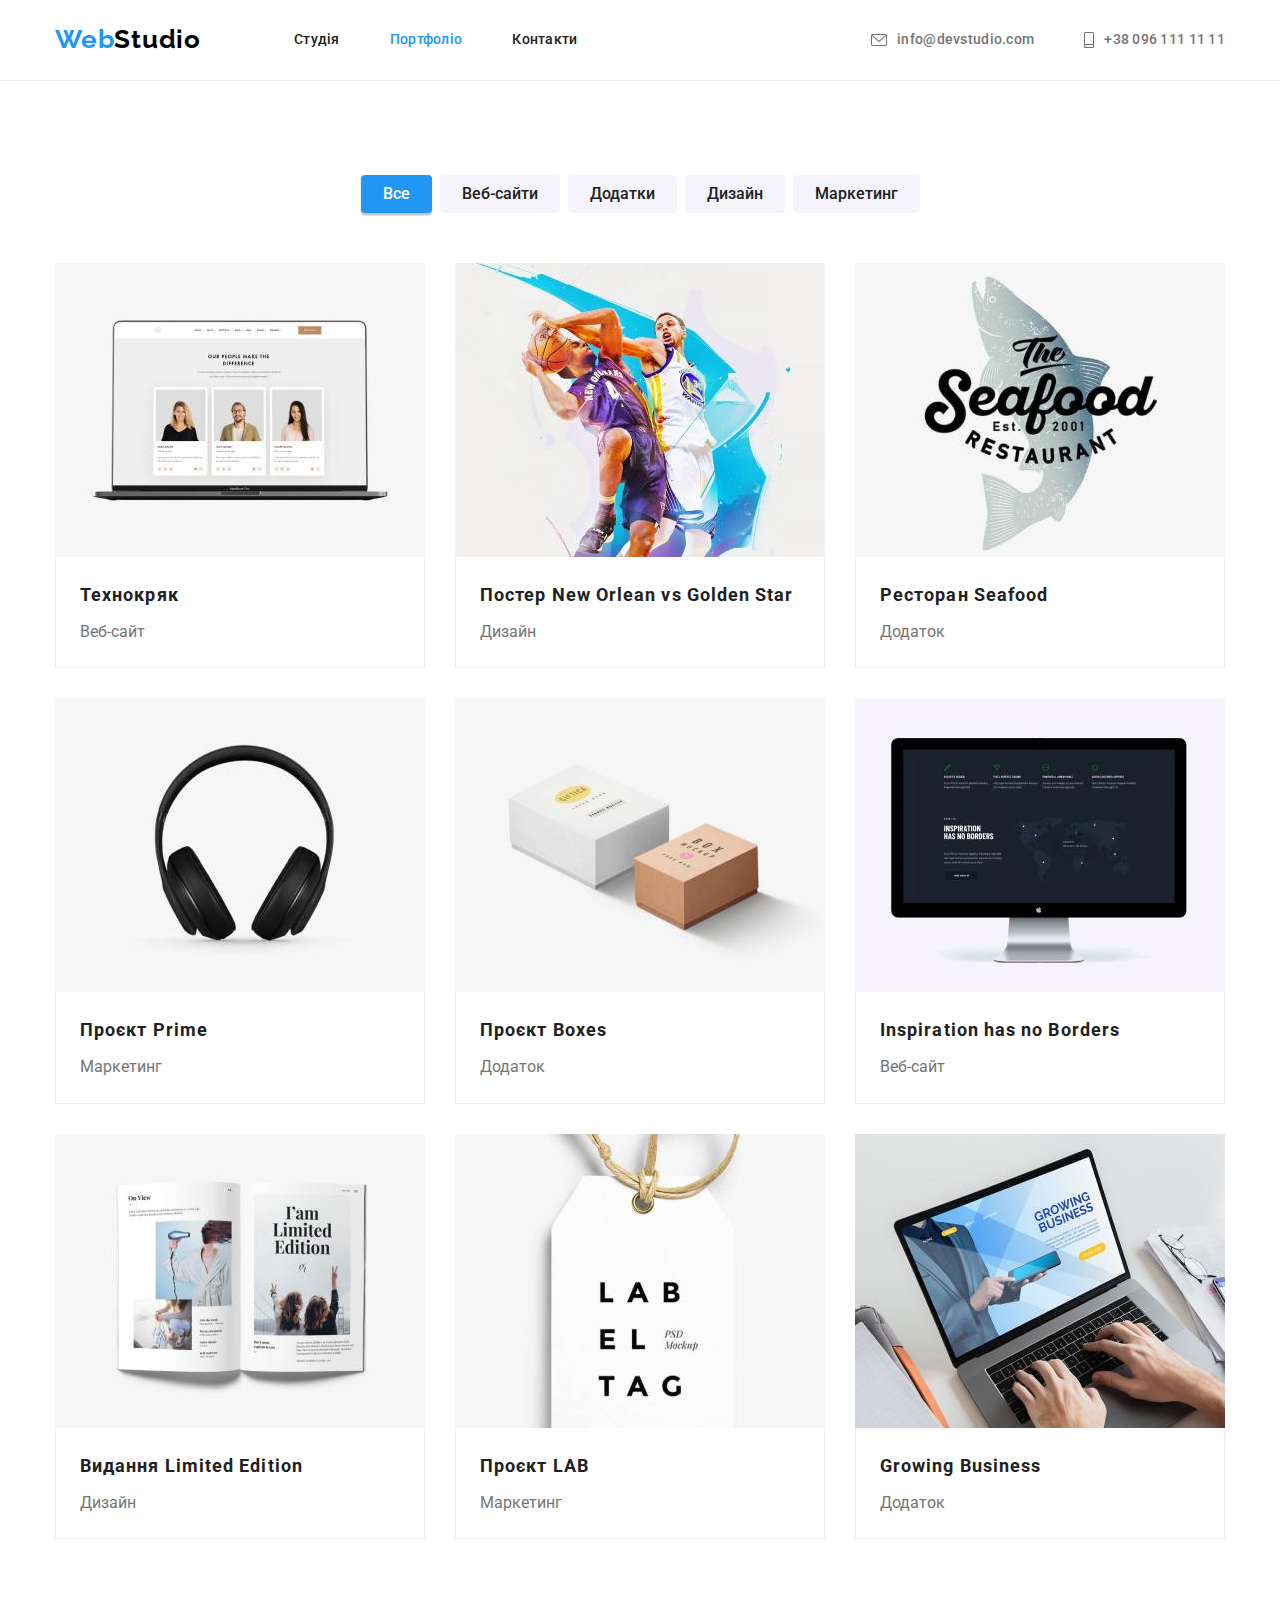
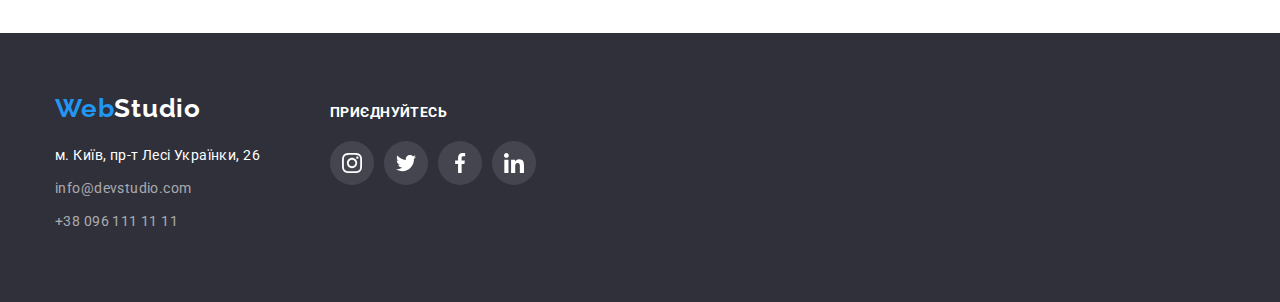
==== portfolio.html @ 6645aae7 "create html+css" ====
<!DOCTYPE html>
<html lang="ru">
  <head>
    <meta charset="UTF-8" />
    <meta http-equiv="X-UA-Compatible" content="IE=edge" />
    <meta name="viewport" content="width=device-width, initial-scale=1.0" />
    <title>Веб студия</title>
    <link rel="preconnect" href="https://fonts.googleapis.com" />
    <link rel="preconnect" href="https://fonts.gstatic.com" crossorigin />
    <link
      href="https://fonts.googleapis.com/css2?family=Raleway:wght@700&family=Roboto:wght@400;500;700;900&display=swap"
      rel="stylesheet"
    />
    <link
      rel="stylesheet"
      href="https://cdnjs.cloudflare.com/ajax/libs/modern-normalize/1.0.0/modern-normalize.min.css"
    />
    <link rel="stylesheet" href="css/styles.css" />
  </head>
  <body>
    <header class="header">
      <div class="header-box container">
        <nav class="header-nav">
          <a class="header-logo link" href="./index.html" lang="en"
            ><span class="logo-text">Web</span>Studio</a
          >
          <ul class="nav-list list">
            <li class="nav-item">
              <a class="nav-link link" href="./index.html">Студія</a>
            </li>
            <li class="nav-item">
              <a class="nav-link current link" href="./portfolio.html">Портфоліо</a>
            </li>
            <li class="nav-item"><a class="nav-link link" href="#">Контакти</a></li>
          </ul>
        </nav>
        <ul class="header-list list">
          <li class="header-item">
            <a class="header-link link" href="mailto:info@devstudio.com">
              <svg class="header-icon" width="16" height="12">
                <use href="./images/icons_sprite.svg#mail"></use></svg
              >info@devstudio.com</a
            >
          </li>
          <li class="header-item">
            <a class="header-link link" href="tel:+380961111111"
              ><svg class="header-icon" width="10" height="16">
                <use href="./images/icons_sprite.svg#phone"></use></svg
              >+38 096 111 11 11</a
            >
          </li>
        </ul>
      </div>
    </header>

    <main>
      <section class="portfolio section">
        <div class="container">
          <h2 class="visually-hidden">Портфоліо</h2>
          <ul class="portfolio-btn-list list">
            <li class="btn-item">
              <button class="portfolio-btn current-btn" type="button">Все</button>
            </li>
            <li class="btn-item"><button class="portfolio-btn" type="button">Веб-сайти</button></li>
            <li class="btn-item">
              <button class="portfolio-btn" type="button">Додатки</button>
            </li>
            <li class="btn-item"><button class="portfolio-btn" type="button">Дизайн</button></li>
            <li class="btn-item"><button class="portfolio-btn" type="button">Маркетинг</button></li>
          </ul>

          <ul class="portfolio-card-list list">
            <li class="portfolio-item">
              <a class="portfolio-link link" href="">
                <img
                  class="portfolio-img"
                  src="./images/project1.jpg"
                  alt="Веб-сайт Технокряк"
                  width="370"
                  height="294"
                />
                <div class="portfolio-wrap">
                  <h3 class="portfolio-title">Технокряк</h3>
                  <p class="portfolio-text">Веб-сайт</p>
                </div>
              </a>
            </li>
            <li class="portfolio-item">
              <a class="portfolio-link link" href="">
                <img
                  class="portfolio-img"
                  src="./images/project2.jpg"
                  alt="Постер New Orlean vs Golden Star"
                  width="370"
                  height="294"
                />
                <div class="portfolio-wrap">
                  <h3 class="portfolio-title">
                    Постер <span lang="en">New Orlean vs Golden Star</span>
                  </h3>
                  <p class="portfolio-text">Дизайн</p>
                </div>
              </a>
            </li>
            <li class="portfolio-item">
              <a class="portfolio-link link" href="">
                <img
                  class="portfolio-img"
                  src="./images/project3.jpg"
                  alt="Додаток ресторану Seafood"
                  width="370"
                  height="294"
                />
                <div class="portfolio-wrap">
                  <h3 class="portfolio-title">Ресторан <span lang="en">Seafood</span></h3>
                  <p class="portfolio-text">Додаток</p>
                </div>
              </a>
            </li>
            <li class="portfolio-item">
              <a class="portfolio-link link" href="">
                <img
                  class="portfolio-img"
                  src="./images/project4.jpg"
                  alt="Проєкт Prime"
                  width="370"
                  height="294"
                />
                <div class="portfolio-wrap">
                  <h3 class="portfolio-title">Проєкт <span lang="en">Prime</span></h3>
                  <p class="portfolio-text">Маркетинг</p>
                </div>
              </a>
            </li>
            <li class="portfolio-item">
              <a class="portfolio-link link" href="">
                <img
                  class="portfolio-img"
                  src="./images/project5.jpg"
                  alt="Проєкт Boxes"
                  width="370"
                  height="294"
                />
                <div class="portfolio-wrap">
                  <h3 class="portfolio-title">Проєкт <span lang="en">Boxes</span></h3>
                  <p class="portfolio-text">Додаток</p>
                </div>
              </a>
            </li>
            <li class="portfolio-item">
              <a class="portfolio-link link" href="">
                <img
                  class="portfolio-img"
                  src="./images/project6.jpg"
                  alt="Веб-сайт Inspiration has no Borders"
                  width="370"
                  height="294"
                />
                <div class="portfolio-wrap">
                  <h3 class="portfolio-title" lang="en">Inspiration has no Borders</h3>
                  <p class="portfolio-text">Веб-сайт</p>
                </div>
              </a>
            </li>
            <li class="portfolio-item">
              <a class="portfolio-link link" href="">
                <img
                  class="portfolio-img"
                  src="./images/project7.jpg"
                  alt="Видання Limited Edition"
                  width="370"
                  height="294"
                />
                <div class="portfolio-wrap">
                  <h3 class="portfolio-title">Видання <span lang="en">Limited Edition</span></h3>
                  <p class="portfolio-text">Дизайн</p>
                </div>
              </a>
            </li>
            <li class="portfolio-item">
              <a class="portfolio-link link" href="">
                <img
                  class="portfolio-img"
                  src="./images/project8.jpg"
                  alt="Проєкт LAB"
                  width="370"
                  height="294"
                />
                <div class="portfolio-wrap">
                  <h3 class="portfolio-title">Проєкт <span lang="en">LAB</span></h3>
                  <p class="portfolio-text">Маркетинг</p>
                </div>
              </a>
            </li>
            <li class="portfolio-item">
              <a class="portfolio-link link" href="">
                <img
                  class="portfolio-img"
                  src="./images/project9.jpg"
                  alt="Додаток Growing Business"
                  width="370"
                  height="294"
                />
                <div class="portfolio-wrap">
                  <h3 class="portfolio-title" lang="en">Growing Business</h3>
                  <p class="portfolio-text">Додаток</p>
                </div>
              </a>
            </li>
          </ul>
        </div>
      </section>
    </main>

    <footer class="footer">
      <div class="container">
        <div class="footer-box-info">
          <a class="footer-logo link" href="./index.html" lang="en"
            ><span class="logo-text">Web</span>Studio</a
          >
          <address class="address">
            <ul class="address-list list">
              <li class="address-item">
                <a
                  class="address-link link"
                  href="https://goo.gl/maps/3rtRQ8NqnFvh8g3G8"
                  target="_blank"
                  rel="noopener nofollow noreferrer"
                  >м. Київ, пр-т Лесі Українки, 26</a
                >
              </li>
              <li class="address-item">
                <a class="footer-link link" href="mailto:info@devstudio.com">info@devstudio.com</a>
              </li>
              <li class="address-item">
                <a class="footer-link link" href="tel:+380961111111">+38 096 111 11 11</a>
              </li>
            </ul>
          </address>
        </div>
        <div class="footer-box-soc">
          <b class="footer-text">Приєднуйтесь</b>
          <ul class="footer-soc-list list">
            <li class="footer-soc-item">
              <a
                href="https://www.instagram.com/"
                class="footer-soc-link link"
                target="_blank"
                rel="noopener nofollow noreferrer"
                aria-label="Instagram"
              >
                <svg class="footer-icon" width="20" height="20">
                  <use href="./images/icons_sprite.svg#instagram"></use>
                </svg>
              </a>
            </li>
            <li class="footer-soc-item">
              <a
                href="https://twitter.com/"
                class="footer-soc-link link"
                target="_blank"
                rel="noopener nofollow noreferrer"
                aria-label="Twitter"
              >
                <svg class="footer-icon" width="20" height="20">
                  <use href="./images/icons_sprite.svg#twitter"></use>
                </svg>
              </a>
            </li>
            <li class="footer-soc-item">
              <a
                href="https://www.facebook.com/"
                class="footer-soc-link link"
                target="_blank"
                rel="noopener nofollow noreferrer"
                aria-label="Facebook"
              >
                <svg class="footer-icon" width="20" height="20">
                  <use href="./images/icons_sprite.svg#facebook"></use>
                </svg>
              </a>
            </li>
            <li class="footer-soc-item">
              <a
                href="https://ua.linkedin.com/"
                class="footer-soc-link link"
                target="_blank"
                rel="noopener nofollow noreferrer"
                aria-label="Linkedin"
              >
                <svg class="footer-icon" width="20" height="20">
                  <use href="./images/icons_sprite.svg#linkedin"></use>
                </svg>
              </a>
            </li>
          </ul>
        </div>
      </div>
    </footer>
  </body>
</html>
---- css/styles.css ----
:root {
  --primary-color-text: #757575;
  --secondary-color-text: #212121;
  --accent-color: #2196f3;
  --hero-color-text: #ffffff;
  --header-logo-text: #000000;
  --footer-text: rgba(255, 255, 255, 0.6);
  --primary-bgc: #ffffff;
  --secondary-bgc: #2f303a;
  --button-bgc-focus: #188ce8;
  --button-bgc: #f5f4fa;
  --border-color: #eeeeee;
  --header-border-color: #ececec;
  --bgc-icons: #f5f4fa;
  --color-soc: #afb1b8;
  --color-gradient: rgba(47, 48, 58, 0.4);
}

/* ---------------------general selector------------------ */

body {
  font-family: 'Roboto', sans-serif;
  color: var(--primary-color-text);
  background-color: var(--primary-bgc);
}

h1,
h2,
h3,
h4,
h5,
h5,
p {
  margin: 0;
}

img {
  display: block;
  max-width: 100%;
  height: auto;
}

.list {
  list-style: none;
  margin: 0;
  padding: 0;
}

.link {
  text-decoration: none;
}

.container {
  width: 1200px;
  margin: 0 auto;
  padding: 0 15px;
}

.section {
  padding: 94px 0;
}

/* ---------------------------index---------------- */

/* ---------------------------Header----------------*/

.header {
  border-bottom: 1px solid var(--header-border-color);
}

.header-box {
  display: flex;
  align-items: center;
}

.header-nav {
  display: flex;
  align-items: center;
}

.header-logo {
  padding-top: 24px;
  padding-bottom: 25px;
  margin-right: 93px;

  font-family: 'Raleway', sans-serif;
  font-weight: 700;
  font-size: 26px;
  line-height: 1.2;
  letter-spacing: 0.03em;

  color: var(--header-logo-text);
}

.logo-text {
  color: var(--accent-color);
}

.nav-list {
  display: flex;
}

.nav-item:not(:last-child),
.header-item:not(:last-child) {
  margin-right: 50px;
}

.nav-link {
  display: block;
  padding-top: 32px;
  padding-bottom: 32px;

  font-weight: 500;
  font-size: 14px;
  line-height: 1.1;
  letter-spacing: 0.02em;

  color: var(--secondary-color-text);
}

.header-list {
  display: flex;
  margin-left: auto;
}

.header-link {
  display: flex;
  align-items: center;
  padding-top: 32px;
  padding-bottom: 32px;

  font-weight: 500;
  font-size: 14px;
  line-height: 1.1;
  letter-spacing: 0.02em;
  color: var(--primary-color-text);
}

.header-icon {
  margin-right: 10px;
  fill: currentColor;
}

.nav-link:focus,
.nav-link:hover,
.current,
.header-link:focus,
.header-link:hover,
.footer-link:focus,
.footer-link:hover,
.address-link:focus,
.address-link:hover {
  color: var(--accent-color);
  fill: var(--accent-color);
}

/* --------------------------main-------------------- */

/* ----------------------section hero----------------- */

.hero {
  max-width: 1600px;
  height: 600px;
  margin-left: auto;
  margin-right: auto;
  padding: 200px 0;
  text-align: center;

  background-color: var(--secondary-bgc);
  background-image: linear-gradient(var(--color-gradient), var(--color-gradient)),
    url(../images/hero_backgroung.jpg);
  background-repeat: no-repeat;
  background-position: center;
  background-size: cover;
}

.hero-title {
  display: block;
  margin: 0 auto 30px;
  width: 696px;

  font-weight: 900;
  font-size: 44px;
  line-height: 1.4;
  letter-spacing: 0.06em;
  text-transform: uppercase;

  color: var(--hero-color-text);
}

.hero-button {
  padding: 10px 32px;

  font-family: inherit;
  font-weight: 700;
  font-size: 16px;
  line-height: 1.9;
  letter-spacing: 0.06em;

  color: var(--hero-color-text);
  background-color: var(--accent-color);
  box-shadow: 0px 4px 4px rgba(0, 0, 0, 0.15);
  border-radius: 4px;
  border: none;
  cursor: pointer;
}
.hero-button:hover,
.hero-button:focus {
  background-color: var(--button-bgc-focus);
}

/* --------------------section features ------------------*/

.visually-hidden {
  position: absolute;
  width: 1px;
  height: 1px;
  margin: -1px;
  border: 0;
  padding: 0;
  white-space: nowrap;
  clip-path: inset(100%);
  clip: rect(0 0 0 0);
  overflow: hidden;
}

.features-list {
  display: flex;
  width: 100%;
}

.features-item {
  flex-basis: calc((100% - 3 * 30px) / 4);
}

.features-item:not(:last-child) {
  margin-right: 30px;
}

.fearutes-icon-box {
  padding: 25px 100px;
  margin-bottom: 30px;

  background-color: var(--bgc-icons);
  border-radius: 4px;
}

.features-title {
  margin: 0 0 10px 0;

  font-size: 14px;
  line-height: 1.1;
  letter-spacing: 0.03em;
  text-transform: uppercase;

  color: var(--secondary-color-text);
}

.features-text {
  font-size: 14px;
  line-height: 1.7;
  letter-spacing: 0.03em;
}

/* -------------------------section works------------------ */

.works.section {
  padding-top: 0;
}

.works-title {
  margin: 0 0 50px 0;

  font-size: 36px;
  line-height: 1.2;
  text-align: center;
  letter-spacing: 0.03em;

  color: var(--secondary-color-text);
}

.works-list {
  display: flex;
  column-gap: 30px;
}

/* -------------------------section team-------------------- */

.team {
  background-color: #f5f4fa;
}

.team-title {
  margin: 0 0 50px 0;

  font-size: 36px;
  line-height: 1.2;
  text-align: center;
  letter-spacing: 0.03em;

  color: var(--secondary-color-text);
}

.team-list {
  display: flex;
  width: 100%;
  gap: 30px;
}

.team-item {
  flex-basis: calc((100% - 3 * 30px) / 4);
  height: 428px;

  text-align: center;
  box-shadow: 0px 1px 3px rgba(0, 0, 0, 0.12), 0px 1px 1px rgba(0, 0, 0, 0.14),
    0px 2px 1px rgba(0, 0, 0, 0.2);
  border-radius: 0px 0px 4px 4px;

  background-color: var(--primary-bgc);
}

.team-box {
  padding-top: 30px;
  padding-bottom: 30px;
}

.card-title {
  margin-bottom: 10px;

  font-weight: 500;
  font-size: 16px;
  line-height: 1.2;
  letter-spacing: 0.03em;

  color: var(--secondary-color-text);
}

.card-text {
  margin-bottom: 16px;
  font-size: 16px;
  line-height: 1.2;
  letter-spacing: 0.03em;
}

.soc-list {
  display: flex;
  justify-content: center;
  gap: 10px;
}

.soc-item {
  width: 44px;
  height: 44px;
}

.soc-link {
  display: flex;
  justify-content: center;
  align-items: center;
  width: 100%;
  height: 100%;
  border-radius: 50%;
  color: var(--color-soc);
}

.soc-icon {
  fill: currentColor;
}

.soc-link:hover,
.soc-link:focus {
  background-color: var(--accent-color);
  color: var(--hero-color-text);
}

/* -------------------------section clients------------------ */

.clients-title {
  margin-bottom: 50px;

  font-weight: 700;
  font-size: 36px;
  line-height: 1.17;
  text-align: center;
  letter-spacing: 0.03em;

  color: var(--secondary-color-text);
}

.clients-list {
  display: flex;
  justify-content: center;
  gap: 30px;
}

.clients-item {
  width: 170px;
  height: 92px;
}

.clients-link {
  display: flex;
  justify-content: center;
  align-items: center;
  width: 100%;
  height: 100%;
  color: var(--color-soc);
  border: 1px solid var(--color-soc);
  border-radius: 4px;
}

.clients-icon {
  fill: currentColor;
}

.clients-link:hover,
.clients-link:focus {
  color: var(--accent-color);
  border: 1px solid var(--accent-color);
}

/*------------------------------Footer---------------------*/

.footer {
  padding-top: 60px;
  padding-bottom: 60px;
  background-color: var(--secondary-bgc);
}

.footer > .container {
  display: flex;
  align-items: baseline;
}

.footer-box-info {
  margin-right: 70px;
}

.footer-logo {
  display: inline-block;
  margin-bottom: 20px;

  font-family: 'Raleway', sans-serif;
  font-weight: 700;
  font-size: 26px;
  line-height: 1.2;
  letter-spacing: 0.03em;

  color: var(--hero-color-text);
}

.address {
  font-style: normal;
  font-size: 14px;
  line-height: 1.7;
  letter-spacing: 0.03em;
}

.address-link {
  display: inline-block;
  margin: 0 0 9px 0;

  color: var(--hero-color-text);
}

.footer-link {
  display: inline-block;
  margin: 0 0 9px 0;

  color: var(--footer-text);
}

.footer-text {
  display: inline-block;
  margin-bottom: 20px;

  font-weight: 700;
  font-size: 14px;
  line-height: 1.14;
  letter-spacing: 0.03em;
  text-transform: uppercase;

  color: var(--hero-color-text);
}

.footer-soc-list {
  display: flex;
  justify-content: center;
  gap: 10px;
}

.footer-soc-item {
  width: 44px;
  height: 44px;
}

.footer-soc-link {
  display: flex;
  justify-content: center;
  align-items: center;
  width: 100%;
  height: 100%;
  border-radius: 50%;

  background-color: rgba(255, 255, 255, 0.1);
  color: #ffffff;
}

.footer-icon {
  fill: currentColor;
}

.footer-soc-link:hover,
.footer-soc-link:focus {
  background-color: var(--accent-color);
}

/* --------------------portfolio.html------------------ */

/* --------------------section portfolio------------- */

.portfolio-btn-list {
  display: flex;
  justify-content: center;
  margin-bottom: 50px;
}

.btn-item:not(:last-child) {
  margin-right: 8px;
}

.portfolio-btn {
  padding: 6px 22px;

  font-family: inherit;
  font-weight: 500;
  font-size: 16px;
  line-height: 1.6;
  border-radius: 4px;
  border: none;

  color: var(--secondary-color-text);
  background-color: var(--button-bgc);
  cursor: pointer;
}

.portfolio-btn:focus,
.portfolio-btn:hover,
.current-btn {
  color: var(--hero-color-text);
  background-color: var(--accent-color);
  box-shadow: 0px 3px 1px rgba(0, 0, 0, 0.1), 0px 1px 2px rgba(0, 0, 0, 0.08),
    0px 2px 2px rgba(0, 0, 0, 0.12);
}

.portfolio-card-list {
  display: flex;
  flex-wrap: wrap;
  width: 100%;
  gap: 30px;
}

.portfolio-item {
  flex-basis: calc((100% - 2 * 30px) / 3);
}

.portfolio-link {
  display: block;
}

.portfolio-link:focus,
.portfolio-link:hover {
  box-shadow: 0px 1px 1px rgba(0, 0, 0, 0.12), 0px 4px 4px rgba(0, 0, 0, 0.06),
    1px 4px 6px rgba(0, 0, 0, 0.16);
}

.portfolio-wrap {
  padding: 20px 24px;
  border-bottom: 1px solid var(--border-color);
  border-right: 1px solid var(--border-color);
  border-left: 1px solid var(--border-color);
}

.portfolio-title {
  margin-bottom: 4px;

  font-weight: 700;
  font-size: 18px;
  line-height: 2;
  letter-spacing: 0.06em;

  color: var(--secondary-color-text);
}

.portfolio-text {
  font-weight: 400;
  font-size: 16px;
  line-height: 1.9;

  color: var(--primary-color-text);
}
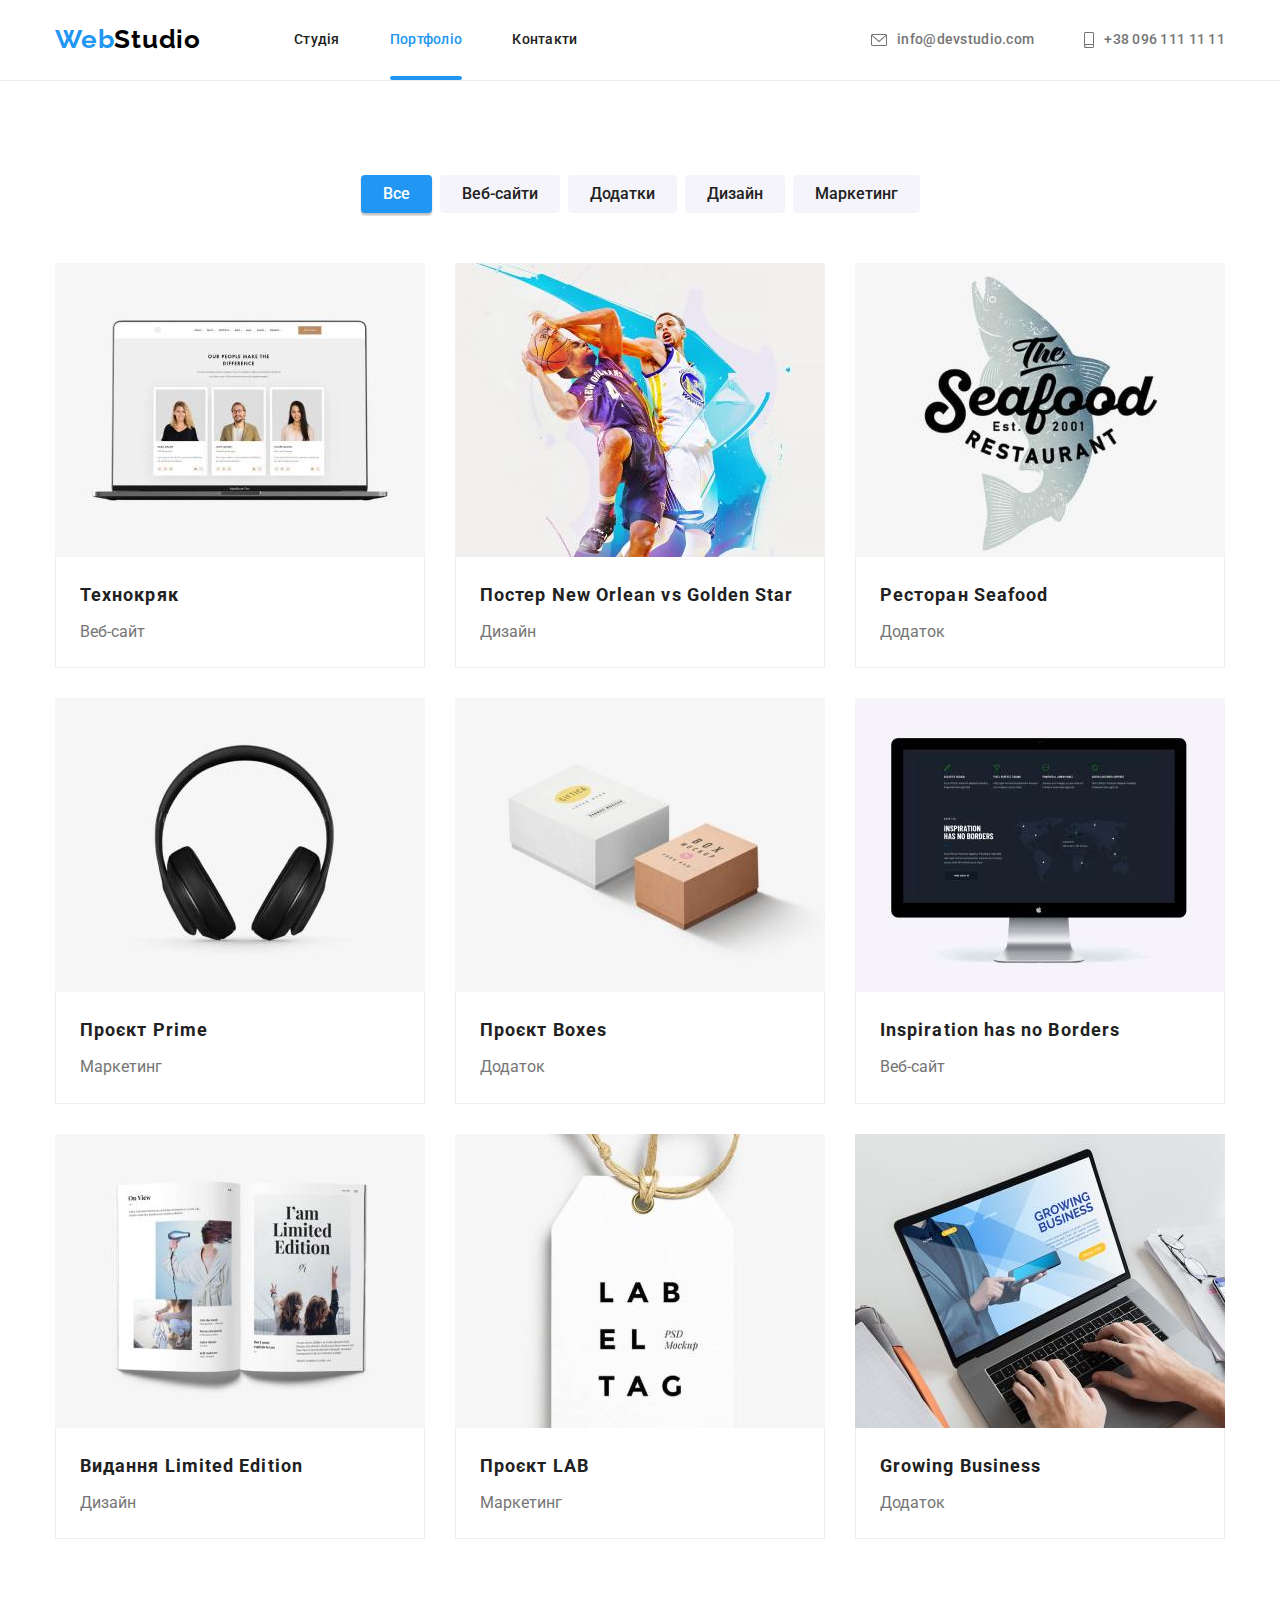
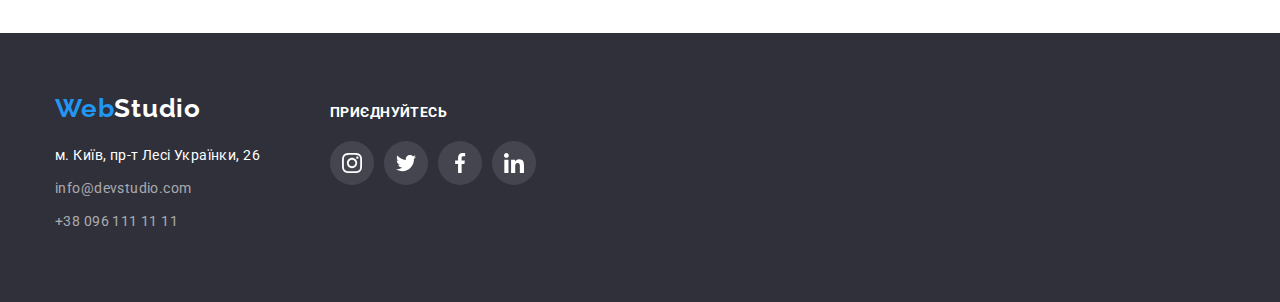
==== commit 1b26eed6: "add animation" ====
--- a/portfolio.html
+++ b/portfolio.html
@@ -72,6 +72,7 @@
           <ul class="portfolio-card-list list">
             <li class="portfolio-item">
               <a class="portfolio-link link" href="">
+                <div class="portfolio-thumb">
                 <img
                   class="portfolio-img"
                   src="./images/project1.jpg"
@@ -79,6 +80,8 @@
                   width="370"
                   height="294"
                 />
+                <p class="portfolio-action">Ресурс пропонує комплексні пропозиції з різним рівнем функціоналу та сервісів. Все це дозволить відвідувачу отримати вичерпні відомості про компанію чи приватну особу.</p>
+                </div>
                 <div class="portfolio-wrap">
                   <h3 class="portfolio-title">Технокряк</h3>
                   <p class="portfolio-text">Веб-сайт</p>
@@ -87,6 +90,7 @@
             </li>
             <li class="portfolio-item">
               <a class="portfolio-link link" href="">
+                <div class="portfolio-thumb">
                 <img
                   class="portfolio-img"
                   src="./images/project2.jpg"
@@ -94,6 +98,8 @@
                   width="370"
                   height="294"
                 />
+                <p class="portfolio-action">Lorem ipsum dolor sit amet consectetur adipisicing elit. Ex, assumenda.</p>
+                </div>
                 <div class="portfolio-wrap">
                   <h3 class="portfolio-title">
                     Постер <span lang="en">New Orlean vs Golden Star</span>
@@ -104,6 +110,7 @@
             </li>
             <li class="portfolio-item">
               <a class="portfolio-link link" href="">
+                <div class="portfolio-thumb">
                 <img
                   class="portfolio-img"
                   src="./images/project3.jpg"
@@ -111,6 +118,8 @@
                   width="370"
                   height="294"
                 />
+                <p class="portfolio-action">Lorem ipsum dolor sit amet consectetur adipisicing elit. Ex, assumenda.</p>
+                </div>
                 <div class="portfolio-wrap">
                   <h3 class="portfolio-title">Ресторан <span lang="en">Seafood</span></h3>
                   <p class="portfolio-text">Додаток</p>
@@ -119,6 +128,7 @@
             </li>
             <li class="portfolio-item">
               <a class="portfolio-link link" href="">
+                <div class="portfolio-thumb">
                 <img
                   class="portfolio-img"
                   src="./images/project4.jpg"
@@ -126,6 +136,8 @@
                   width="370"
                   height="294"
                 />
+                <p class="portfolio-action">Lorem ipsum dolor sit amet consectetur adipisicing elit. Ex, assumenda.</p>
+                </div>
                 <div class="portfolio-wrap">
                   <h3 class="portfolio-title">Проєкт <span lang="en">Prime</span></h3>
                   <p class="portfolio-text">Маркетинг</p>
@@ -134,6 +146,7 @@
             </li>
             <li class="portfolio-item">
               <a class="portfolio-link link" href="">
+                <div class="portfolio-thumb">
                 <img
                   class="portfolio-img"
                   src="./images/project5.jpg"
@@ -141,6 +154,8 @@
                   width="370"
                   height="294"
                 />
+                <p class="portfolio-action">Lorem ipsum dolor sit amet consectetur adipisicing elit. Ex, assumenda.</p>
+                </div>
                 <div class="portfolio-wrap">
                   <h3 class="portfolio-title">Проєкт <span lang="en">Boxes</span></h3>
                   <p class="portfolio-text">Додаток</p>
@@ -149,6 +164,7 @@
             </li>
             <li class="portfolio-item">
               <a class="portfolio-link link" href="">
+                <div class="portfolio-thumb">
                 <img
                   class="portfolio-img"
                   src="./images/project6.jpg"
@@ -156,6 +172,8 @@
                   width="370"
                   height="294"
                 />
+                <p class="portfolio-action">Lorem ipsum dolor sit amet consectetur adipisicing elit. Ex, assumenda.</p>
+                </div>
                 <div class="portfolio-wrap">
                   <h3 class="portfolio-title" lang="en">Inspiration has no Borders</h3>
                   <p class="portfolio-text">Веб-сайт</p>
@@ -164,6 +182,7 @@
             </li>
             <li class="portfolio-item">
               <a class="portfolio-link link" href="">
+                <div class="portfolio-thumb">
                 <img
                   class="portfolio-img"
                   src="./images/project7.jpg"
@@ -171,6 +190,8 @@
                   width="370"
                   height="294"
                 />
+                <p class="portfolio-action">Lorem ipsum dolor sit amet consectetur adipisicing elit. Ex, assumenda.</p>
+                </div>
                 <div class="portfolio-wrap">
                   <h3 class="portfolio-title">Видання <span lang="en">Limited Edition</span></h3>
                   <p class="portfolio-text">Дизайн</p>
@@ -179,6 +200,7 @@
             </li>
             <li class="portfolio-item">
               <a class="portfolio-link link" href="">
+                <div class="portfolio-thumb">
                 <img
                   class="portfolio-img"
                   src="./images/project8.jpg"
@@ -186,6 +208,8 @@
                   width="370"
                   height="294"
                 />
+                <p class="portfolio-action">Lorem ipsum dolor sit amet consectetur adipisicing elit. Ex, assumenda.</p>
+                </div>
                 <div class="portfolio-wrap">
                   <h3 class="portfolio-title">Проєкт <span lang="en">LAB</span></h3>
                   <p class="portfolio-text">Маркетинг</p>
@@ -194,6 +218,7 @@
             </li>
             <li class="portfolio-item">
               <a class="portfolio-link link" href="">
+                <div class="portfolio-thumb">
                 <img
                   class="portfolio-img"
                   src="./images/project9.jpg"
@@ -201,6 +226,8 @@
                   width="370"
                   height="294"
                 />
+                <p class="portfolio-action">Lorem ipsum dolor sit amet consectetur adipisicing elit. Ex, assumenda.</p>
+                </div>
                 <div class="portfolio-wrap">
                   <h3 class="portfolio-title" lang="en">Growing Business</h3>
                   <p class="portfolio-text">Додаток</p>
--- a/css/styles.css
+++ b/css/styles.css
@@ -134,11 +134,47 @@
   line-height: 1.1;
   letter-spacing: 0.02em;
   color: var(--primary-color-text);
+
+  transition: color 250ms cubic-bezier(0.4, 0, 0.2, 1);
 }
 
 .header-icon {
   margin-right: 10px;
+
   fill: currentColor;
+}
+
+.nav-link {
+  position: relative;
+  transition: color 250ms cubic-bezier(0.4, 0, 0.2, 1);
+}
+
+.nav-link::after,
+.current::after {
+  position: absolute;
+  bottom: 0;
+  transition: opacity 250ms cubic-bezier(0.4, 0, 0.2, 1);
+
+  content: '';
+  display: block;
+  width: 100%;
+  height: 4px;
+
+  background-color: var(--accent-color);
+  border-radius: 2px;
+}
+
+.nav-link::after {
+  opacity: 0;
+}
+
+.current::after {
+  opacity: 1;
+}
+
+.nav-link:hover::after,
+.nav-link:focus::after {
+  opacity: 1;
 }
 
 .nav-link:focus,
@@ -164,6 +200,7 @@
   margin-left: auto;
   margin-right: auto;
   padding: 200px 0;
+
   text-align: center;
 
   background-color: var(--secondary-bgc);
@@ -199,14 +236,74 @@
 
   color: var(--hero-color-text);
   background-color: var(--accent-color);
-  box-shadow: 0px 4px 4px rgba(0, 0, 0, 0.15);
+
   border-radius: 4px;
   border: none;
   cursor: pointer;
+
+  transition: box-shadow 250ms cubic-bezier(0.4, 0, 0.2, 1),
+    background-color 250ms cubic-bezier(0.4, 0, 0.2, 1);
 }
 .hero-button:hover,
 .hero-button:focus {
   background-color: var(--button-bgc-focus);
+  box-shadow: 0px 4px 4px rgba(0, 0, 0, 0.15);
+}
+
+.backdrop {
+  position: fixed;
+  top: 0;
+  left: 0;
+  opacity: 1;
+  transition: opacity 250ms cubic-bezier(0.4, 0, 0.2, 1);
+
+  width: 100%;
+  height: 100%;
+
+  background-color: rgba(0, 0, 0, 0.2);
+}
+
+.backdrop.is-hidden {
+  /* visibility: hidden; */
+  opacity: 0;
+  pointer-events: none;
+}
+
+.backdrop.is-hidden .modal {
+  transform: translate(-50%, -50%) scale(0.8);
+}
+
+.modal {
+  position: absolute;
+  top: 50%;
+  left: 50%;
+  transform: translate(-50%, -50%) scale(1);
+  transition: transform 250ms cubic-bezier(0.4, 0, 0.2, 1);
+
+  min-width: 528px;
+  min-height: 581px;
+
+  background-color: var(--primary-bgc);
+  box-shadow: 0px 1px 3px rgba(0, 0, 0, 0.12), 0px 1px 1px rgba(0, 0, 0, 0.14),
+    0px 2px 1px rgba(0, 0, 0, 0.2);
+  border-radius: 4px;
+}
+
+.modal-button {
+  position: absolute;
+  top: 0;
+  right: 0;
+
+  display: flex;
+  justify-content: center;
+  align-items: center;
+  width: 30px;
+  height: 30px;
+
+  border-radius: 50%;
+  border: 1px solid rgba(0, 0, 0, 0.1);
+  background-color: var(--primary-bgc);
+  cursor: pointer;
 }
 
 /* --------------------section features ------------------*/
@@ -238,8 +335,12 @@
 }
 
 .fearutes-icon-box {
-  padding: 25px 100px;
+  display: flex;
+  justify-content: center;
+  align-items: center;
   margin-bottom: 30px;
+  width: 100%;
+  height: 120px;
 
   background-color: var(--bgc-icons);
   border-radius: 4px;
@@ -282,6 +383,30 @@
 .works-list {
   display: flex;
   column-gap: 30px;
+}
+
+.works-item {
+  position: relative;
+}
+
+.works-text {
+  position: absolute;
+  bottom: 0;
+
+  display: flex;
+  justify-content: center;
+  align-items: center;
+  width: 100%;
+  height: 70px;
+
+  font-weight: 700;
+  font-size: 14px;
+  line-height: 1.14;
+  letter-spacing: 0.03em;
+  text-transform: uppercase;
+
+  color: var(--hero-color-text);
+  background-color: rgba(47, 48, 58, 0.8);
 }
 
 /* -------------------------section team-------------------- */
@@ -359,8 +484,12 @@
   align-items: center;
   width: 100%;
   height: 100%;
+
   border-radius: 50%;
   color: var(--color-soc);
+
+  transition: background-color 250ms cubic-bezier(0.4, 0, 0.2, 1),
+    color 250ms cubic-bezier(0.4, 0, 0.2, 1);
 }
 
 .soc-icon {
@@ -404,9 +533,12 @@
   align-items: center;
   width: 100%;
   height: 100%;
+
   color: var(--color-soc);
   border: 1px solid var(--color-soc);
   border-radius: 4px;
+
+  transition: color 250ms cubic-bezier(0.4, 0, 0.2, 1), border 250ms cubic-bezier(0.4, 0, 0.2, 1);
 }
 
 .clients-icon {
@@ -461,6 +593,8 @@
   margin: 0 0 9px 0;
 
   color: var(--hero-color-text);
+
+  transition: color 250ms cubic-bezier(0.4, 0, 0.2, 1);
 }
 
 .footer-link {
@@ -468,6 +602,8 @@
   margin: 0 0 9px 0;
 
   color: var(--footer-text);
+
+  transition: color 250ms cubic-bezier(0.4, 0, 0.2, 1);
 }
 
 .footer-text {
@@ -500,10 +636,12 @@
   align-items: center;
   width: 100%;
   height: 100%;
+
   border-radius: 50%;
-
   background-color: rgba(255, 255, 255, 0.1);
   color: #ffffff;
+
+  transition: background-color 250ms cubic-bezier(0.4, 0, 0.2, 1);
 }
 
 .footer-icon {
@@ -542,6 +680,10 @@
   color: var(--secondary-color-text);
   background-color: var(--button-bgc);
   cursor: pointer;
+
+  transition: color 250ms cubic-bezier(0.4, 0, 0.2, 1),
+    background-color 250ms cubic-bezier(0.4, 0, 0.2, 1),
+    box-shadow 250ms cubic-bezier(0.4, 0, 0.2, 1);
 }
 
 .portfolio-btn:focus,
@@ -566,12 +708,42 @@
 
 .portfolio-link {
   display: block;
+  transition: box-shadow 250ms cubic-bezier(0.4, 0, 0.2, 1);
 }
 
 .portfolio-link:focus,
 .portfolio-link:hover {
   box-shadow: 0px 1px 1px rgba(0, 0, 0, 0.12), 0px 4px 4px rgba(0, 0, 0, 0.06),
     1px 4px 6px rgba(0, 0, 0, 0.16);
+}
+
+.portfolio-thumb {
+  position: relative;
+  overflow: hidden;
+}
+
+.portfolio-link:hover .portfolio-action,
+.portfolio-link:focus .portfolio-action {
+  transform: translateY(0);
+}
+
+.portfolio-action {
+  position: absolute;
+  top: 0;
+  transform: translateY(100%);
+
+  width: 100%;
+  height: 100%;
+
+  padding: 63px 24px;
+  font-size: 18px;
+  line-height: 1.56;
+  letter-spacing: 0.03em;
+
+  color: var(--hero-color-text);
+  background-color: rgba(33, 150, 243, 0.9);
+
+  transition: transform 250ms cubic-bezier(0.4, 0, 0.2, 1);
 }
 
 .portfolio-wrap {
